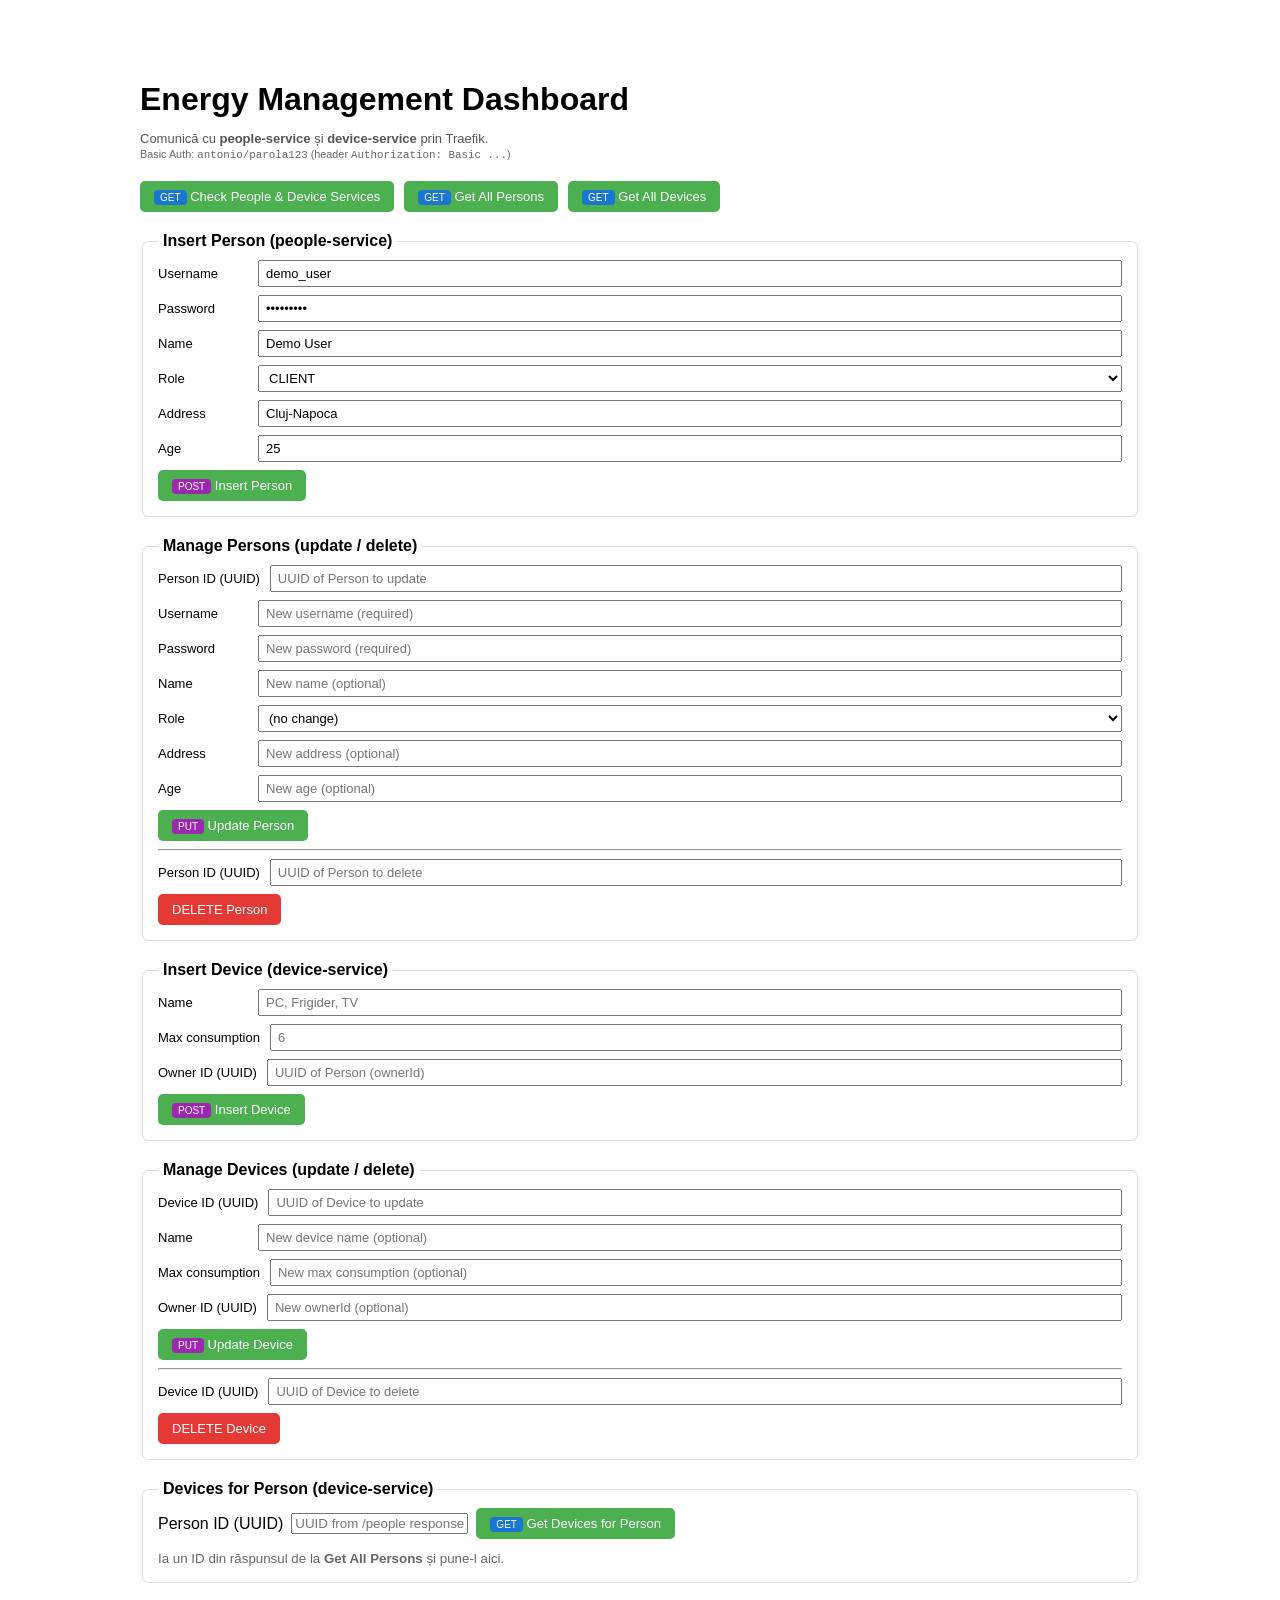
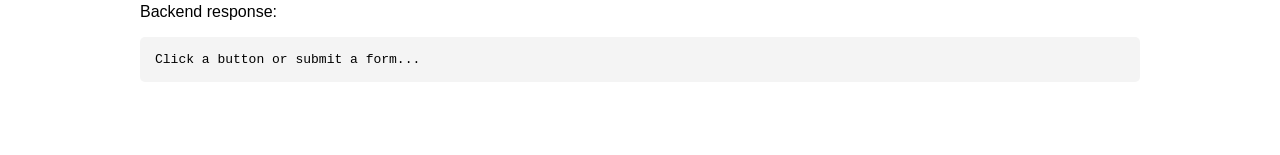
==== frontend/index.html @ 8f43a8ef "frontendul merge bine pana aici. mai trebuie auth service si login cu admin role si client role" ====
<!DOCTYPE html>
<html lang="en">
<head>
  <meta charset="UTF-8">
  <title>Energy Management Dashboard</title>
  <style>
    body {
      font-family: Arial, sans-serif;
      max-width: 1000px;
      margin: 40px auto;
      padding: 20px;
    }
    h1 {
      margin-bottom: 5px;
    }
    .subtitle {
      color: #555;
      font-size: 13px;
      margin-bottom: 20px;
    }
    .buttons {
      display: flex;
      flex-wrap: wrap;
      gap: 10px;
      margin-bottom: 20px;
    }
    button {
      background: #4CAF50;
      color: white;
      padding: 8px 14px;
      border: none;
      border-radius: 5px;
      cursor: pointer;
      font-size: 13px;
    }
    button:hover {
      background: #45a049;
    }
    fieldset {
      border: 1px solid #ddd;
      border-radius: 6px;
      padding: 10px 15px 15px;
      margin-bottom: 20px;
    }
    legend {
      font-weight: bold;
      padding: 0 5px;
    }
    .form-row {
      display: flex;
      flex-wrap: wrap;
      gap: 10px;
      margin-bottom: 8px;
      align-items: center;
    }
    .form-row label {
      min-width: 90px;
      font-size: 13px;
    }
    .form-row input,
    .form-row select {
      flex: 1;
      min-width: 120px;
      padding: 4px 6px;
      font-size: 13px;
    }
    .inline-group {
      display: flex;
      gap: 8px;
      align-items: center;
      margin-bottom: 10px;
    }
    pre {
      background: #f4f4f4;
      padding: 15px;
      border-radius: 5px;
      overflow-x: auto;
      white-space: pre-wrap;
      word-wrap: break-word;
      font-size: 13px;
    }
    small {
      color: #666;
    }
    .badge-get { background:#1976d2; color:#fff; padding:2px 6px; border-radius:4px; font-size:10px; }
    .badge-post { background:#9c27b0; color:#fff; padding:2px 6px; border-radius:4px; font-size:10px; }
  </style>
</head>
<body>
  <h1>Energy Management Dashboard</h1>
  <p class="subtitle">
    Comunică cu <strong>people-service</strong> și <strong>device-service</strong> prin Traefik.<br>
    <small>Basic Auth: <code>antonio/parola123</code> (header <code>Authorization: Basic ...</code>)</small>
  </p>

  <!-- Butoane overview -->
  <div class="buttons">
    <button onclick="checkBackend()">
      <span class="badge-get">GET</span> Check People & Device Services
    </button>
    <button onclick="getAllPersons()">
      <span class="badge-get">GET</span> Get All Persons
    </button>
    <button onclick="getAllDevices()">
      <span class="badge-get">GET</span> Get All Devices
    </button>
  </div>

  <!-- Formular pentru creare person -->
  <fieldset>
    <legend>Insert Person (people-service)</legend>

    <div class="form-row">
      <label for="username">Username</label>
      <input id="username" type="text" placeholder="jdoe" value="demo_user">
    </div>
    <div class="form-row">
      <label for="password">Password</label>
      <input id="password" type="password" placeholder="parola_userului" value="parola123">
    </div>
    <div class="form-row">
      <label for="name">Name</label>
      <input id="name" type="text" placeholder="John Doe" value="Demo User">
    </div>
    <div class="form-row">
      <label for="role">Role</label>
      <select id="role">
        <option value="ADMIN">ADMIN</option>
        <option value="CLIENT" selected>CLIENT</option>
      </select>
    </div>
    <div class="form-row">
      <label for="address">Address</label>
      <input id="address" type="text" placeholder="Cluj-Napoca" value="Cluj-Napoca">
    </div>
    <div class="form-row">
      <label for="age">Age</label>
      <input id="age" type="number" min="0" value="25">
    </div>

    <button onclick="insertPersonFromForm()">
      <span class="badge-post">POST</span> Insert Person
    </button>
  </fieldset>
  <fieldset>
  <legend>Manage Persons (update / delete)</legend>

  <!-- Update Person -->
  <div class="form-row">
    <label for="upd-person-id">Person ID (UUID)</label>
    <input id="upd-person-id" type="text" placeholder="UUID of Person to update">
  </div>
  <div class="form-row">
    <label for="upd-username">Username</label>
    <input id="upd-username" type="text" placeholder="New username (required)">
  </div>
  <div class="form-row">
    <label for="upd-password">Password</label>
    <input id="upd-password" type="password" placeholder="New password (required)">
  </div>

  <div class="form-row">
    <label for="upd-name">Name</label>
    <input id="upd-name" type="text" placeholder="New name (optional)">
  </div>
  <div class="form-row">
    <label for="upd-role">Role</label>
    <select id="upd-role">
      <option value="">(no change)</option>
      <option value="ADMIN">ADMIN</option>
      <option value="CLIENT">CLIENT</option>
    </select>
  </div>
  <div class="form-row">
    <label for="upd-address">Address</label>
    <input id="upd-address" type="text" placeholder="New address (optional)">
  </div>
  <div class="form-row">
    <label for="upd-age">Age</label>
    <input id="upd-age" type="number" min="0" placeholder="New age (optional)">
  </div>

  <button onclick="updatePerson()">
    <span class="badge-post">PUT</span> Update Person
  </button>

  <hr>

  <!-- Delete Person -->
  <div class="form-row">
    <label for="del-person-id">Person ID (UUID)</label>
    <input id="del-person-id" type="text" placeholder="UUID of Person to delete">
  </div>

  <button onclick="deletePerson()" style="background:#e53935;">
    DELETE Person
  </button>
</fieldset>


  <!-- Formular pentru creare device -->
  <fieldset>
  <legend>Insert Device (device-service)</legend>

  <div class="form-row">
    <label for="dev-name">Name</label>
    <input id="dev-name" type="text" placeholder="PC, Frigider, TV">
  </div>
  <div class="form-row">
    <label for="dev-max-consumption">Max consumption</label>
    <input id="dev-max-consumption" type="number" step="0.01" min="0" placeholder="6">
  </div>
  <div class="form-row">
    <label for="dev-owner-id">Owner ID (UUID)</label>
    <input id="dev-owner-id" type="text" placeholder="UUID of Person (ownerId)">
  </div>

  <button onclick="insertDeviceFromForm()">
    <span class="badge-post">POST</span> Insert Device
  </button>
</fieldset>

<fieldset>
  <legend>Manage Devices (update / delete)</legend>

  <!-- Update Device -->
  <div class="form-row">
    <label for="upd-device-id">Device ID (UUID)</label>
    <input id="upd-device-id" type="text" placeholder="UUID of Device to update">
  </div>
  <div class="form-row">
    <label for="upd-dev-name">Name</label>
    <input id="upd-dev-name" type="text" placeholder="New device name (optional)">
  </div>
  <div class="form-row">
    <label for="upd-dev-max-consumption">Max consumption</label>
    <input id="upd-dev-max-consumption" type="number" step="0.01" min="0" placeholder="New max consumption (optional)">
  </div>
  <div class="form-row">
    <label for="upd-dev-owner-id">Owner ID (UUID)</label>
    <input id="upd-dev-owner-id" type="text" placeholder="New ownerId (optional)">
  </div>

  <button onclick="updateDevice()">
    <span class="badge-post">PUT</span> Update Device
  </button>

  <hr>

  <!-- Delete Device -->
  <div class="form-row">
    <label for="del-device-id">Device ID (UUID)</label>
    <input id="del-device-id" type="text" placeholder="UUID of Device to delete">
  </div>

  <button onclick="deleteDevice()" style="background:#e53935;">
    DELETE Device
  </button>
</fieldset>



  <!-- Devices for person -->
  <fieldset>
    <legend>Devices for Person (device-service)</legend>
    <div class="inline-group">
      <label for="personId">Person ID (UUID)</label>
      <input id="personId" type="text" placeholder="UUID from /people response">
      <button onclick="getDevicesForPersonFromInput()">
        <span class="badge-get">GET</span> Get Devices for Person
      </button>
    </div>
    <small>Ia un ID din răspunsul de la <strong>Get All Persons</strong> și pune-l aici.</small>
  </fieldset>

  <p>Backend response:</p>
  <pre id="result">Click a button or submit a form...</pre>

  <script>
    // Same-origin: index.html este servit prin Traefik de pe http://localhost
    const BASE_URL = ''; // requests merg la /people, /devices pe același host

    // Basic Auth: antonio/parola123
    const AUTH_HEADER = 'Basic ' + btoa('antonio:parola123');

    function show(text) {
      document.getElementById('result').innerText = text;
    }

    async function callApi(path, options = {}) {
      try {
        const response = await fetch(BASE_URL + path, {
          method: options.method || 'GET',
          headers: {
            'Authorization': AUTH_HEADER,
            ...(options.headers || {})
          },
          body: options.body || null
        });

        const contentType = response.headers.get('Content-Type') || '';
        let bodyText;

        if (contentType.includes('application/json')) {
          const json = await response.json();
          bodyText = JSON.stringify(json, null, 2);
        } else {
          bodyText = await response.text();
        }

        show(
          'URL: ' + (BASE_URL + path) +
          '\nMethod: ' + (options.method || 'GET') +
          '\nStatus: ' + response.status +
          '\n\n' + bodyText
        );
      } catch (err) {
        show('Request failed:\n' + err);
      }
    }

    // ---- HEALTH / LISTĂRI ----

    async function checkBackend() {
      show('Checking people-service and device-service...');
      try {
        const [peopleRes, deviceRes] = await Promise.all([
          fetch(BASE_URL + '/people', { headers: { 'Authorization': AUTH_HEADER }}),
          fetch(BASE_URL + '/devices', { headers: { 'Authorization': AUTH_HEADER }})
        ]);

        const text =
          'Health check:\n' +
          'people-service: ' + peopleRes.status + '\n' +
          'device-service: ' + deviceRes.status + '\n';

        show(text);
      } catch (err) {
        show('Health check failed:\n' + err);
      }
    }

    function getAllPersons() {
      callApi('/people');
    }

    function getAllDevices() {
      callApi('/devices');
    }

    // ---- INSERT PERSON ----

    async function insertPersonFromForm() {
      const person = {
        username: document.getElementById('username').value || null,
        password: document.getElementById('password').value || null,
        role: document.getElementById('role').value || null,
        name: document.getElementById('name').value || null,
        address: document.getElementById('address').value || null,
        age: parseInt(document.getElementById('age').value, 10) || null
      };

      await callApi('/people', {
        method: 'POST',
        headers: {
          'Content-Type': 'application/json'
        },
        body: JSON.stringify(person)
      });
    }

    // ---- UPDATE / DELETE PERSON ----

    async function updatePerson() {
      const id = document.getElementById('upd-person-id').value.trim();
      if (!id) {
        alert('Te rog introdu Person ID (UUID) pentru update.');
        return;
      }

      const username = document.getElementById('upd-username').value.trim();
      const password = document.getElementById('upd-password').value.trim();

      if (!username || !password) {
        alert('Username și password sunt obligatorii la update (backend validation).');
        return;
      }

      const name = document.getElementById('upd-name').value.trim();
      const role = document.getElementById('upd-role').value;
      const address = document.getElementById('upd-address').value.trim();
      const ageStr = document.getElementById('upd-age').value;

      const body = {
        username: username,
        password: password,
        name: name || null,
        address: address || null,
        role: role || null,
        age: ageStr ? parseInt(ageStr, 10) : null
      };

      await callApi('/people/' + encodeURIComponent(id), {
        method: 'PUT',
        headers: {
          'Content-Type': 'application/json'
        },
        body: JSON.stringify(body)
      });
    }


    async function deletePerson() {
      const id = document.getElementById('del-person-id').value.trim();
      if (!id) {
        alert('Te rog introdu Person ID (UUID) pentru delete.');
        return;
      }

      await callApi('/people/' + encodeURIComponent(id), {
        method: 'DELETE'
      });
    }


    // ---- INSERT DEVICE ----

    async function insertDeviceFromForm() {
      const name = document.getElementById('dev-name').value || null;
      const maxConsStr = document.getElementById('dev-max-consumption').value;
      const ownerId = document.getElementById('dev-owner-id').value.trim();

      const device = {
        name: name,
        consumMaxim: maxConsStr ? parseFloat(maxConsStr) : null,
        ownerId: ownerId || null
      };

      await callApi('/devices', {
        method: 'POST',
        headers: {
          'Content-Type': 'application/json'
        },
        body: JSON.stringify(device)
      });
    }


    // ---- DEVICES BY PERSON ----

    async function getDevicesForPersonFromInput() {
      const personId = document.getElementById('personId').value.trim();
      if (!personId) {
        alert('Te rog introdu un UUID pentru persoană.');
        return;
      }
      await callApi('/devices/owner/' + encodeURIComponent(personId));
    }

    // ---- UPDATE / DELETE DEVICE ----

    async function updateDevice() {
      const id = document.getElementById('upd-device-id').value.trim();
      if (!id) {
        alert('Te rog introdu Device ID (UUID) pentru update.');
        return;
      }

      const name = document.getElementById('upd-dev-name').value.trim();
      const maxStr = document.getElementById('upd-dev-max-consumption').value;
      const ownerId = document.getElementById('upd-dev-owner-id').value.trim();

      const body = {};

      if (name) body.name = name;
      if (maxStr) body.consumMaxim = parseFloat(maxStr);
      if (ownerId) body.ownerId = ownerId;

      if (Object.keys(body).length === 0) {
        alert('Completează măcar un câmp de actualizat.');
        return;
      }

      await callApi('/devices/' + encodeURIComponent(id), {
        method: 'PUT',
        headers: {
          'Content-Type': 'application/json'
        },
        body: JSON.stringify(body)
      });
    }

    async function deleteDevice() {
      const id = document.getElementById('del-device-id').value.trim();
      if (!id) {
        alert('Te rog introdu Device ID (UUID) pentru delete.');
        return;
      }

      await callApi('/devices/' + encodeURIComponent(id), {
        method: 'DELETE'
      });
    }

  </script>
</body>
</html>
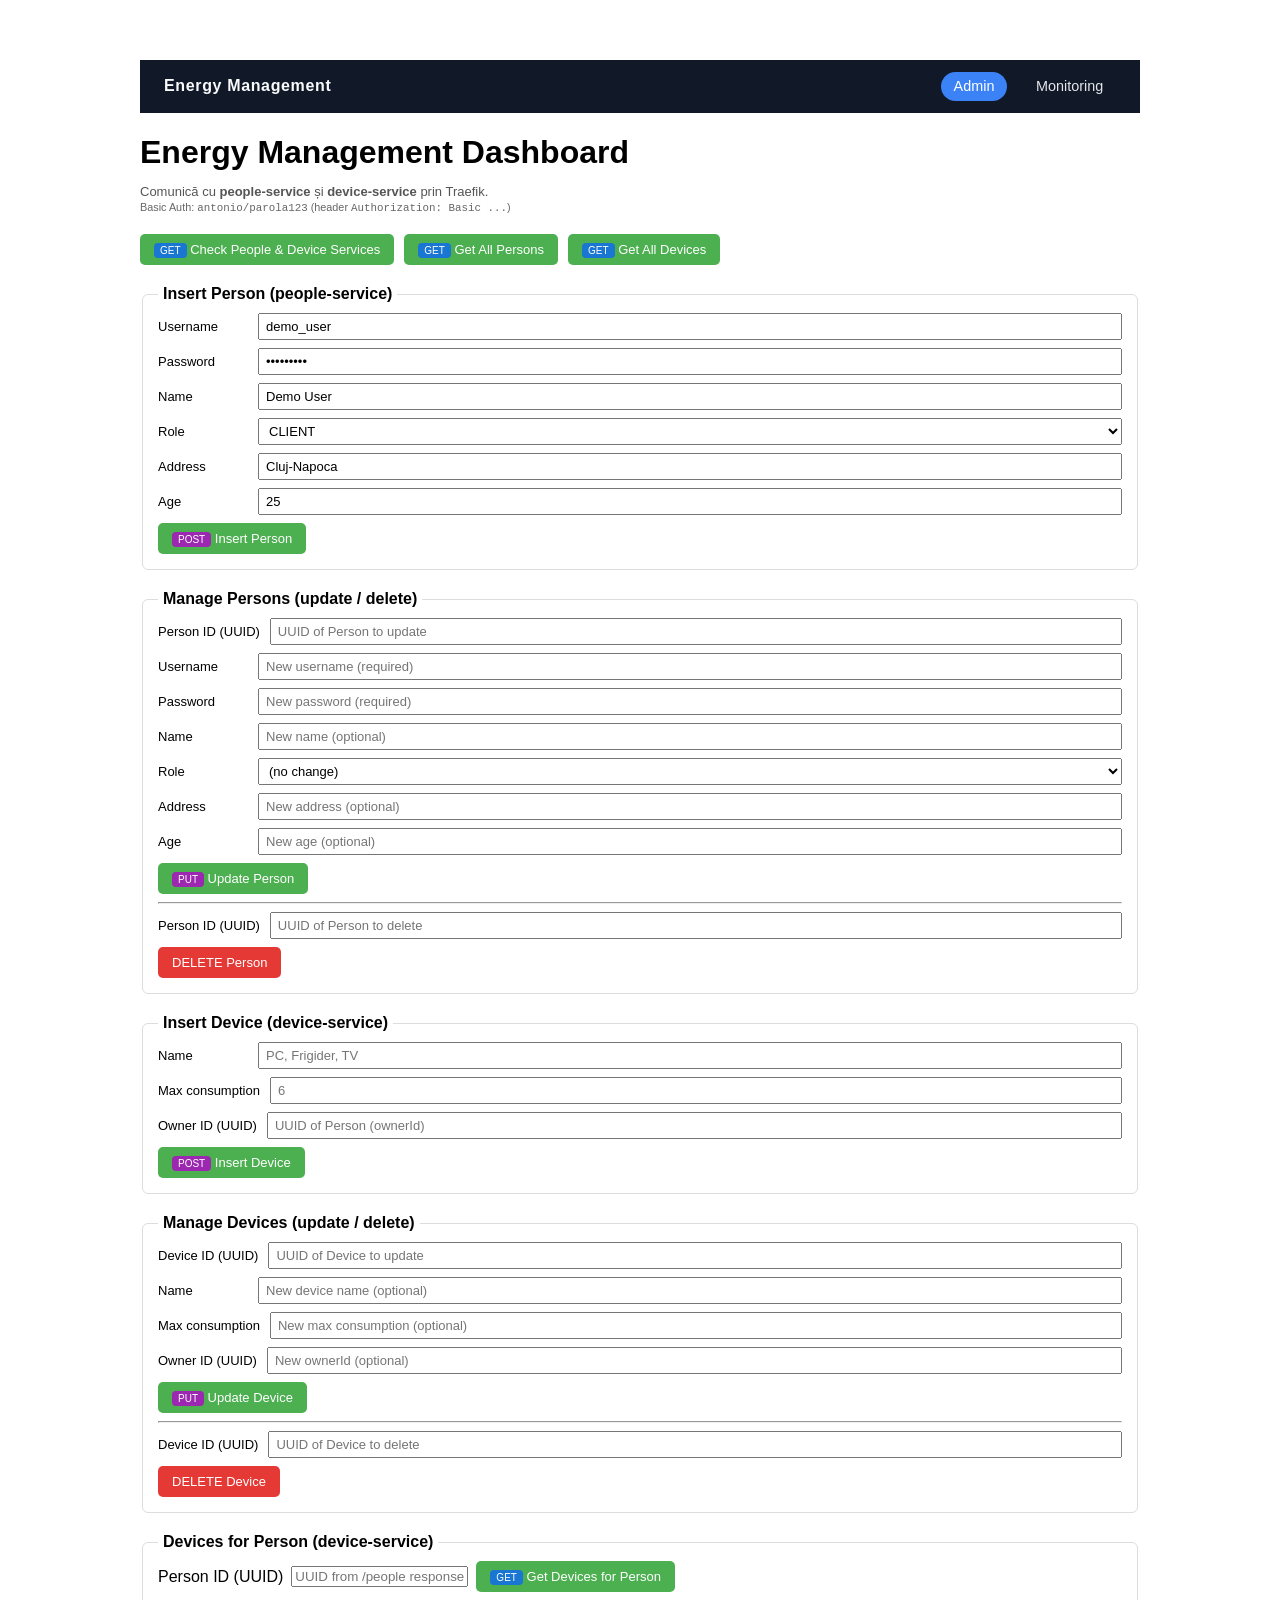
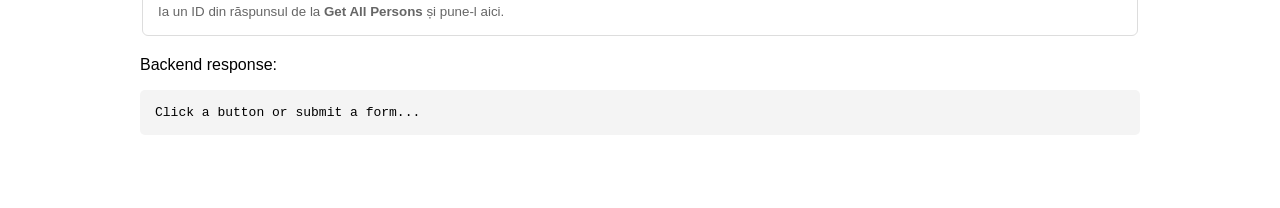
==== commit 63466afb: "frontend almost done" ====
--- a/frontend/index.html
+++ b/frontend/index.html
@@ -3,90 +3,20 @@
 <head>
   <meta charset="UTF-8">
   <title>Energy Management Dashboard</title>
-  <style>
-    body {
-      font-family: Arial, sans-serif;
-      max-width: 1000px;
-      margin: 40px auto;
-      padding: 20px;
-    }
-    h1 {
-      margin-bottom: 5px;
-    }
-    .subtitle {
-      color: #555;
-      font-size: 13px;
-      margin-bottom: 20px;
-    }
-    .buttons {
-      display: flex;
-      flex-wrap: wrap;
-      gap: 10px;
-      margin-bottom: 20px;
-    }
-    button {
-      background: #4CAF50;
-      color: white;
-      padding: 8px 14px;
-      border: none;
-      border-radius: 5px;
-      cursor: pointer;
-      font-size: 13px;
-    }
-    button:hover {
-      background: #45a049;
-    }
-    fieldset {
-      border: 1px solid #ddd;
-      border-radius: 6px;
-      padding: 10px 15px 15px;
-      margin-bottom: 20px;
-    }
-    legend {
-      font-weight: bold;
-      padding: 0 5px;
-    }
-    .form-row {
-      display: flex;
-      flex-wrap: wrap;
-      gap: 10px;
-      margin-bottom: 8px;
-      align-items: center;
-    }
-    .form-row label {
-      min-width: 90px;
-      font-size: 13px;
-    }
-    .form-row input,
-    .form-row select {
-      flex: 1;
-      min-width: 120px;
-      padding: 4px 6px;
-      font-size: 13px;
-    }
-    .inline-group {
-      display: flex;
-      gap: 8px;
-      align-items: center;
-      margin-bottom: 10px;
-    }
-    pre {
-      background: #f4f4f4;
-      padding: 15px;
-      border-radius: 5px;
-      overflow-x: auto;
-      white-space: pre-wrap;
-      word-wrap: break-word;
-      font-size: 13px;
-    }
-    small {
-      color: #666;
-    }
-    .badge-get { background:#1976d2; color:#fff; padding:2px 6px; border-radius:4px; font-size:10px; }
-    .badge-post { background:#9c27b0; color:#fff; padding:2px 6px; border-radius:4px; font-size:10px; }
-  </style>
+  <link rel="stylesheet" href="styles.css">
+  
 </head>
 <body>
+
+  <!-- NAVBAR COMUN -->
+  <nav class="navbar">
+    <div class="navbar-brand">Energy Management</div>
+    <div class="navbar-links">
+      <a href="index.html" class="nav-link active">Admin</a>
+      <a href="charts.html" class="nav-link">Monitoring</a>
+    </div>
+  </nav>
+
   <h1>Energy Management Dashboard</h1>
   <p class="subtitle">
     Comunică cu <strong>people-service</strong> și <strong>device-service</strong> prin Traefik.<br>
@@ -276,232 +206,6 @@
   <p>Backend response:</p>
   <pre id="result">Click a button or submit a form...</pre>
 
-  <script>
-    // Same-origin: index.html este servit prin Traefik de pe http://localhost
-    const BASE_URL = ''; // requests merg la /people, /devices pe același host
-
-    // Basic Auth: antonio/parola123
-    const AUTH_HEADER = 'Basic ' + btoa('antonio:parola123');
-
-    function show(text) {
-      document.getElementById('result').innerText = text;
-    }
-
-    async function callApi(path, options = {}) {
-      try {
-        const response = await fetch(BASE_URL + path, {
-          method: options.method || 'GET',
-          headers: {
-            'Authorization': AUTH_HEADER,
-            ...(options.headers || {})
-          },
-          body: options.body || null
-        });
-
-        const contentType = response.headers.get('Content-Type') || '';
-        let bodyText;
-
-        if (contentType.includes('application/json')) {
-          const json = await response.json();
-          bodyText = JSON.stringify(json, null, 2);
-        } else {
-          bodyText = await response.text();
-        }
-
-        show(
-          'URL: ' + (BASE_URL + path) +
-          '\nMethod: ' + (options.method || 'GET') +
-          '\nStatus: ' + response.status +
-          '\n\n' + bodyText
-        );
-      } catch (err) {
-        show('Request failed:\n' + err);
-      }
-    }
-
-    // ---- HEALTH / LISTĂRI ----
-
-    async function checkBackend() {
-      show('Checking people-service and device-service...');
-      try {
-        const [peopleRes, deviceRes] = await Promise.all([
-          fetch(BASE_URL + '/people', { headers: { 'Authorization': AUTH_HEADER }}),
-          fetch(BASE_URL + '/devices', { headers: { 'Authorization': AUTH_HEADER }})
-        ]);
-
-        const text =
-          'Health check:\n' +
-          'people-service: ' + peopleRes.status + '\n' +
-          'device-service: ' + deviceRes.status + '\n';
-
-        show(text);
-      } catch (err) {
-        show('Health check failed:\n' + err);
-      }
-    }
-
-    function getAllPersons() {
-      callApi('/people');
-    }
-
-    function getAllDevices() {
-      callApi('/devices');
-    }
-
-    // ---- INSERT PERSON ----
-
-    async function insertPersonFromForm() {
-      const person = {
-        username: document.getElementById('username').value || null,
-        password: document.getElementById('password').value || null,
-        role: document.getElementById('role').value || null,
-        name: document.getElementById('name').value || null,
-        address: document.getElementById('address').value || null,
-        age: parseInt(document.getElementById('age').value, 10) || null
-      };
-
-      await callApi('/people', {
-        method: 'POST',
-        headers: {
-          'Content-Type': 'application/json'
-        },
-        body: JSON.stringify(person)
-      });
-    }
-
-    // ---- UPDATE / DELETE PERSON ----
-
-    async function updatePerson() {
-      const id = document.getElementById('upd-person-id').value.trim();
-      if (!id) {
-        alert('Te rog introdu Person ID (UUID) pentru update.');
-        return;
-      }
-
-      const username = document.getElementById('upd-username').value.trim();
-      const password = document.getElementById('upd-password').value.trim();
-
-      if (!username || !password) {
-        alert('Username și password sunt obligatorii la update (backend validation).');
-        return;
-      }
-
-      const name = document.getElementById('upd-name').value.trim();
-      const role = document.getElementById('upd-role').value;
-      const address = document.getElementById('upd-address').value.trim();
-      const ageStr = document.getElementById('upd-age').value;
-
-      const body = {
-        username: username,
-        password: password,
-        name: name || null,
-        address: address || null,
-        role: role || null,
-        age: ageStr ? parseInt(ageStr, 10) : null
-      };
-
-      await callApi('/people/' + encodeURIComponent(id), {
-        method: 'PUT',
-        headers: {
-          'Content-Type': 'application/json'
-        },
-        body: JSON.stringify(body)
-      });
-    }
-
-
-    async function deletePerson() {
-      const id = document.getElementById('del-person-id').value.trim();
-      if (!id) {
-        alert('Te rog introdu Person ID (UUID) pentru delete.');
-        return;
-      }
-
-      await callApi('/people/' + encodeURIComponent(id), {
-        method: 'DELETE'
-      });
-    }
-
-
-    // ---- INSERT DEVICE ----
-
-    async function insertDeviceFromForm() {
-      const name = document.getElementById('dev-name').value || null;
-      const maxConsStr = document.getElementById('dev-max-consumption').value;
-      const ownerId = document.getElementById('dev-owner-id').value.trim();
-
-      const device = {
-        name: name,
-        consumMaxim: maxConsStr ? parseFloat(maxConsStr) : null,
-        ownerId: ownerId || null
-      };
-
-      await callApi('/devices', {
-        method: 'POST',
-        headers: {
-          'Content-Type': 'application/json'
-        },
-        body: JSON.stringify(device)
-      });
-    }
-
-
-    // ---- DEVICES BY PERSON ----
-
-    async function getDevicesForPersonFromInput() {
-      const personId = document.getElementById('personId').value.trim();
-      if (!personId) {
-        alert('Te rog introdu un UUID pentru persoană.');
-        return;
-      }
-      await callApi('/devices/owner/' + encodeURIComponent(personId));
-    }
-
-    // ---- UPDATE / DELETE DEVICE ----
-
-    async function updateDevice() {
-      const id = document.getElementById('upd-device-id').value.trim();
-      if (!id) {
-        alert('Te rog introdu Device ID (UUID) pentru update.');
-        return;
-      }
-
-      const name = document.getElementById('upd-dev-name').value.trim();
-      const maxStr = document.getElementById('upd-dev-max-consumption').value;
-      const ownerId = document.getElementById('upd-dev-owner-id').value.trim();
-
-      const body = {};
-
-      if (name) body.name = name;
-      if (maxStr) body.consumMaxim = parseFloat(maxStr);
-      if (ownerId) body.ownerId = ownerId;
-
-      if (Object.keys(body).length === 0) {
-        alert('Completează măcar un câmp de actualizat.');
-        return;
-      }
-
-      await callApi('/devices/' + encodeURIComponent(id), {
-        method: 'PUT',
-        headers: {
-          'Content-Type': 'application/json'
-        },
-        body: JSON.stringify(body)
-      });
-    }
-
-    async function deleteDevice() {
-      const id = document.getElementById('del-device-id').value.trim();
-      if (!id) {
-        alert('Te rog introdu Device ID (UUID) pentru delete.');
-        return;
-      }
-
-      await callApi('/devices/' + encodeURIComponent(id), {
-        method: 'DELETE'
-      });
-    }
-
-  </script>
+  <script src="script.js"></script>
 </body>
 </html>
--- a/frontend/styles.css
+++ b/frontend/styles.css
@@ -0,0 +1,126 @@
+body {
+    font-family: Arial, sans-serif;
+    max-width: 1000px;
+    margin: 40px auto;
+    padding: 20px;
+}
+h1 {
+    margin-bottom: 5px;
+}
+.subtitle {
+    color: #555;
+    font-size: 13px;
+    margin-bottom: 20px;
+}
+.buttons {
+    display: flex;
+    flex-wrap: wrap;
+    gap: 10px;
+    margin-bottom: 20px;
+}
+button {
+    background: #4CAF50;
+    color: white;
+    padding: 8px 14px;
+    border: none;
+    border-radius: 5px;
+    cursor: pointer;
+    font-size: 13px;
+}
+button:hover {
+    background: #45a049;
+}
+fieldset {
+    border: 1px solid #ddd;
+    border-radius: 6px;
+    padding: 10px 15px 15px;
+    margin-bottom: 20px;
+}
+legend {
+    font-weight: bold;
+    padding: 0 5px;
+}
+.form-row {
+    display: flex;
+    flex-wrap: wrap;
+    gap: 10px;
+    margin-bottom: 8px;
+    align-items: center;
+}
+.form-row label {
+    min-width: 90px;
+    font-size: 13px;
+}
+.form-row input,
+.form-row select {
+    flex: 1;
+    min-width: 120px;
+    padding: 4px 6px;
+    font-size: 13px;
+}
+.inline-group {
+    display: flex;
+    gap: 8px;
+    align-items: center;
+    margin-bottom: 10px;
+}
+pre {
+    background: #f4f4f4;
+    padding: 15px;
+    border-radius: 5px;
+    overflow-x: auto;
+    white-space: pre-wrap;
+    word-wrap: break-word;
+    font-size: 13px;
+}
+small {
+    color: #666;
+}
+.badge-get { background:#1976d2; color:#fff; padding:2px 6px; border-radius:4px; font-size:10px; }
+.badge-post { background:#9c27b0; color:#fff; padding:2px 6px; border-radius:4px; font-size:10px; }
+
+
+/* NAVBAR COMUN */
+
+.navbar {
+  display: flex;
+  align-items: center;
+  justify-content: space-between;
+  padding: 0.75rem 1.5rem;
+  background: #111827;
+  color: #f9fafb;
+  margin-bottom: 1rem;
+}
+
+.navbar-brand {
+  font-weight: 700;
+  letter-spacing: 0.04em;
+}
+
+.navbar-links {
+  display: flex;
+  gap: 1rem;
+}
+
+.nav-link {
+  color: #e5e7eb;
+  text-decoration: none;
+  padding: 0.4rem 0.8rem;
+  border-radius: 999px;
+  font-size: 0.9rem;
+}
+
+.nav-link:hover {
+  background: #374151;
+  color: #fff;
+}
+
+.nav-link.active {
+  background: #3b82f6;
+  color: #fff;
+}
+
+/* Ca să nu stea textul lipit de navbar */
+.page-content {
+  padding: 0 1.5rem 2rem;
+}
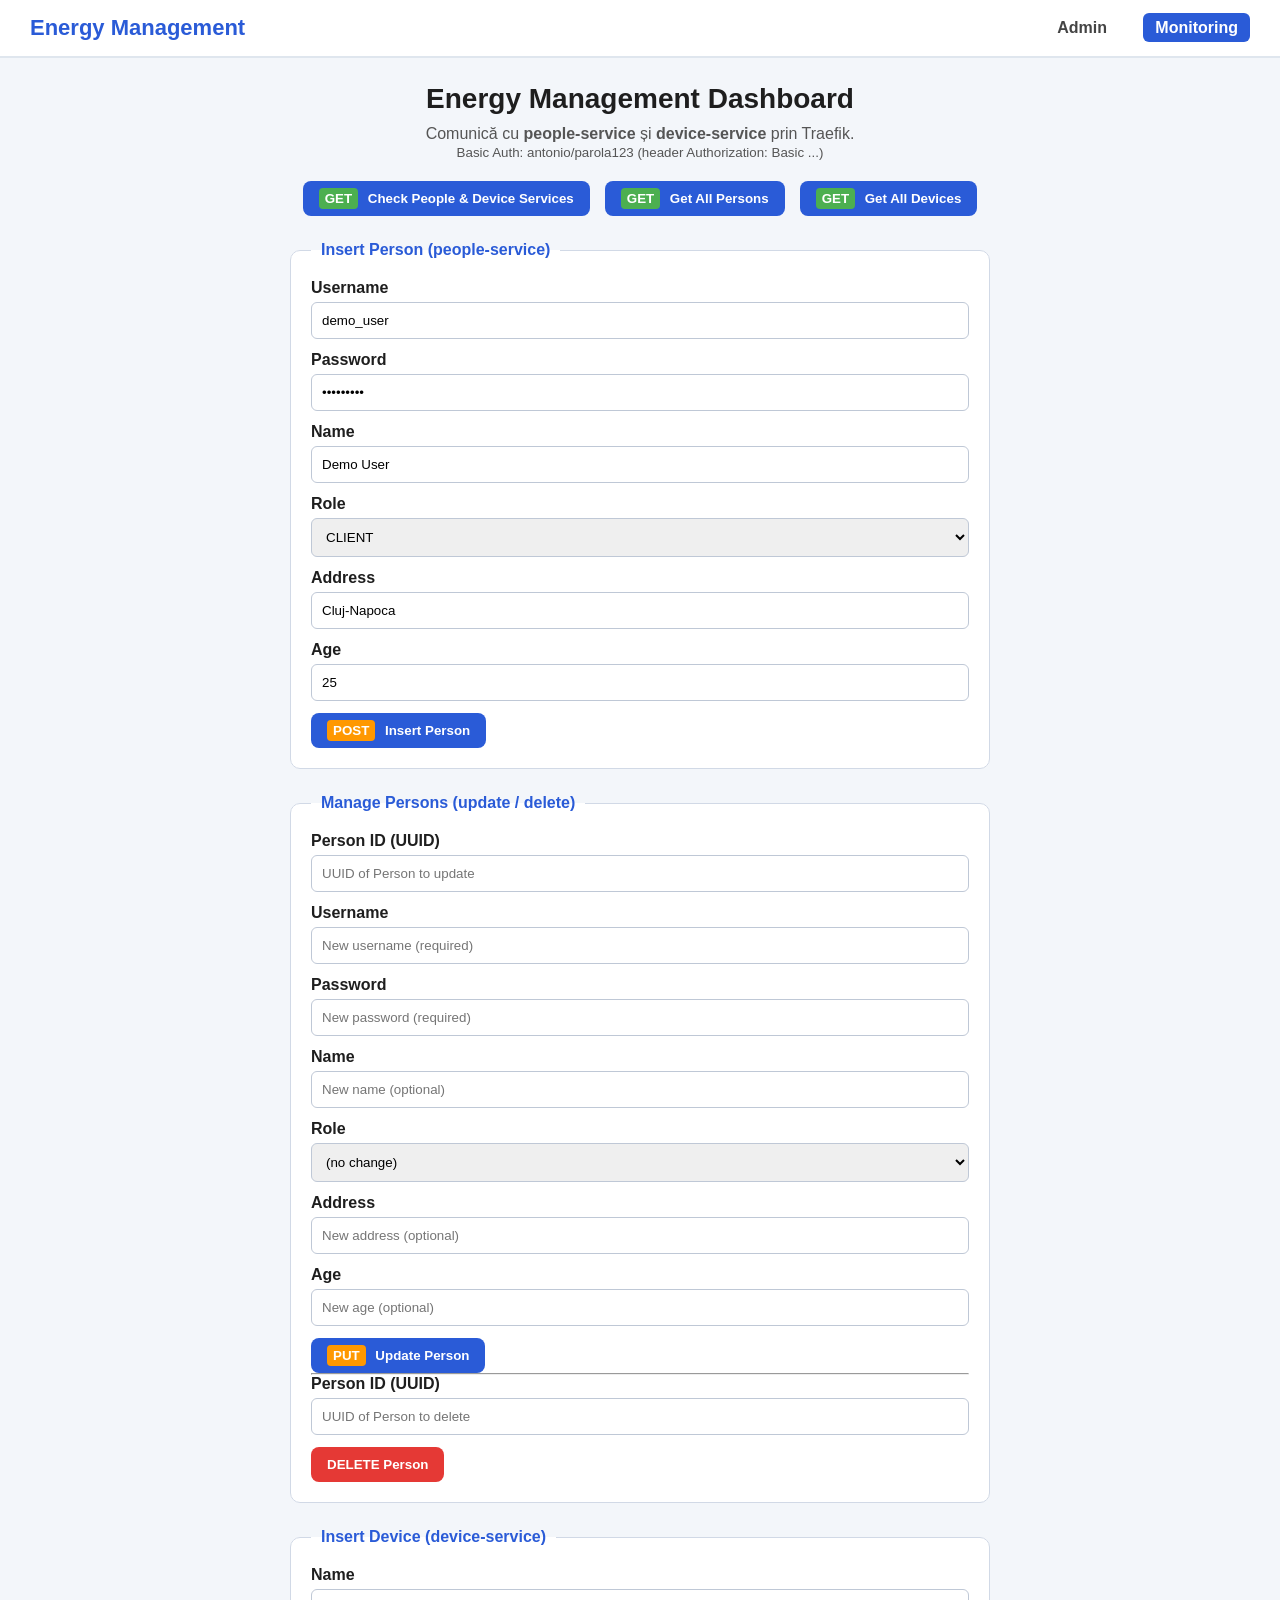
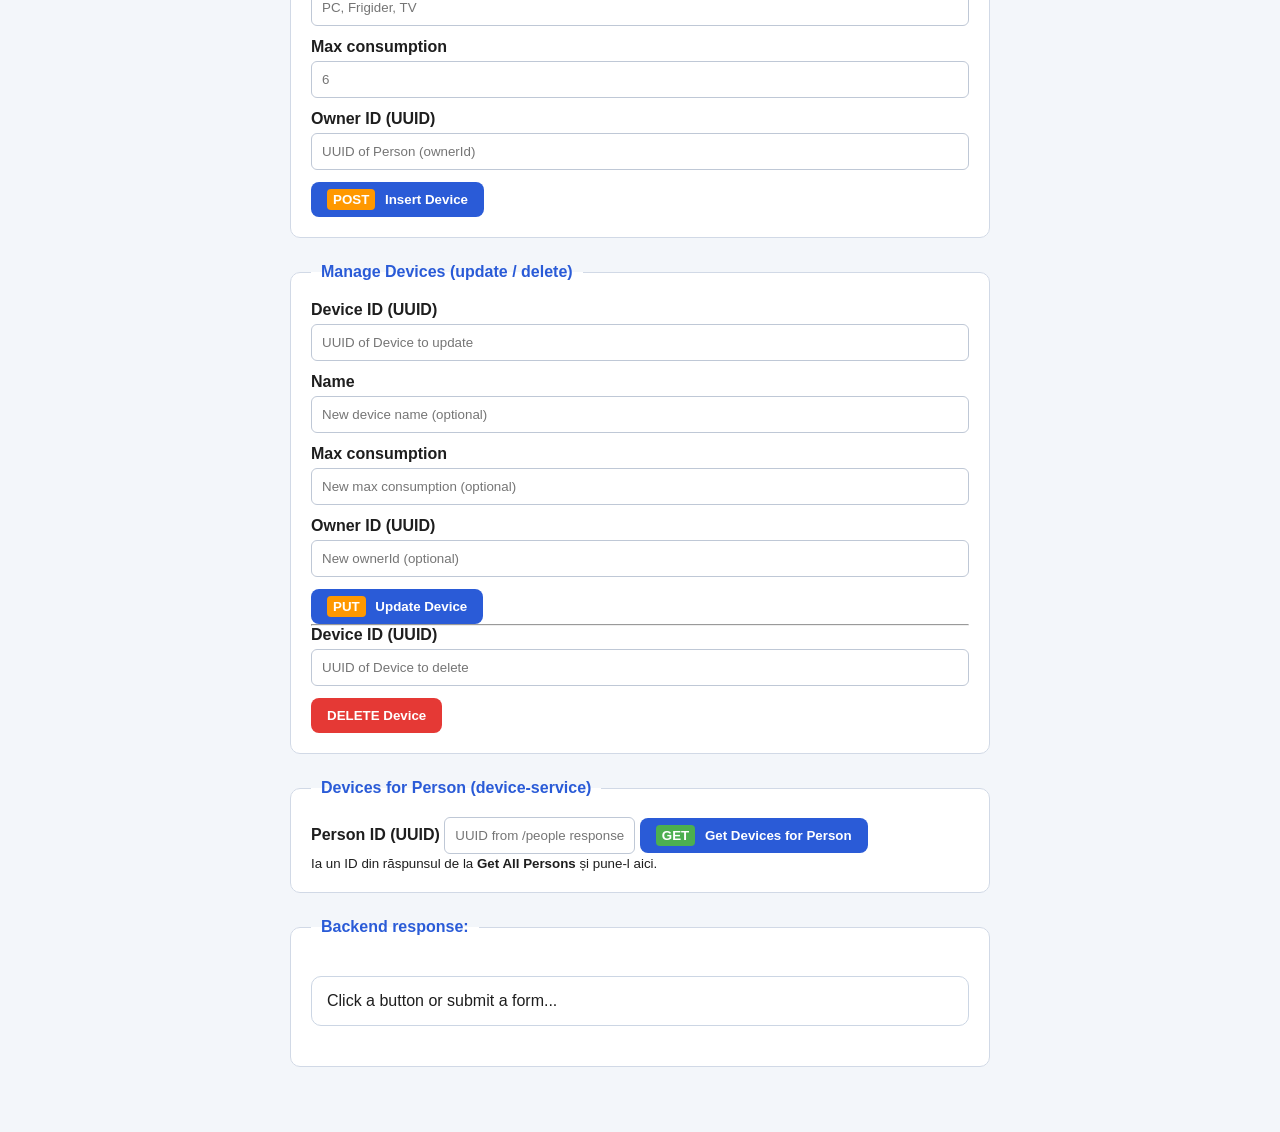
==== commit 4411e3a9: "frontend functional. urmeaza inca niste modificari in monitoring page, dare  almost done" ====
--- a/frontend/index.html
+++ b/frontend/index.html
@@ -4,18 +4,19 @@
   <meta charset="UTF-8">
   <title>Energy Management Dashboard</title>
   <link rel="stylesheet" href="styles.css">
+  <!-- <link rel="stylesheet" href="charts.css"> -->
   
 </head>
 <body>
 
   <!-- NAVBAR COMUN -->
-  <nav class="navbar">
-    <div class="navbar-brand">Energy Management</div>
-    <div class="navbar-links">
-      <a href="index.html" class="nav-link active">Admin</a>
-      <a href="charts.html" class="nav-link">Monitoring</a>
-    </div>
-  </nav>
+  <header class="top-bar">
+    <div class="brand">Energy Management</div>
+    <nav class="top-nav">
+        <a href="/index.html">Admin</a>
+        <a href="/charts.html" class="active">Monitoring</a>
+    </nav>
+  </header>
 
   <h1>Energy Management Dashboard</h1>
   <p class="subtitle">
@@ -203,8 +204,10 @@
     <small>Ia un ID din răspunsul de la <strong>Get All Persons</strong> și pune-l aici.</small>
   </fieldset>
 
-  <p>Backend response:</p>
-  <pre id="result">Click a button or submit a form...</pre>
+  <fieldset>
+    <legend>Backend response:</legend>
+    <pre id="result">Click a button or submit a form...</pre>
+  </fieldset>
 
   <script src="script.js"></script>
 </body>
--- a/frontend/styles.css
+++ b/frontend/styles.css
@@ -1,126 +1,213 @@
+/* ======================= */
+/*        BASE STYLE       */
+/* ======================= */
+
+* {
+    margin: 0;
+    padding: 0;
+    box-sizing: border-box;
+    font-family: "Segoe UI", sans-serif;
+}
+
 body {
-    font-family: Arial, sans-serif;
-    max-width: 1000px;
-    margin: 40px auto;
+    background: #f3f6fa;
+    color: #1e1e1e;
+    padding-bottom: 40px;
+}
+
+/* ======================= */
+/*        NAVBAR           */
+/* ======================= */
+
+.top-bar {
+    background: #ffffff;
+    border-bottom: 2px solid #dfe6ee;
+    padding: 15px 30px;
+    display: flex;
+    justify-content: space-between;
+    align-items: center;
+    position: sticky;
+    top: 0;
+    z-index: 10;
+}
+
+.brand {
+    font-size: 22px;
+    font-weight: 700;
+    color: #2a5bd7;
+}
+
+.top-nav a {
+    margin-left: 20px;
+    text-decoration: none;
+    font-weight: 600;
+    color: #444;
+    padding: 6px 12px;
+    border-radius: 6px;
+    transition: 0.2s ease;
+}
+
+.top-nav a:hover {
+    background: #e6eefc;
+}
+
+.top-nav a.active {
+    background: #2a5bd7;
+    color: white;
+}
+
+/* ======================= */
+/*        PAGE LAYOUT      */
+/* ======================= */
+
+h1 {
+    margin: 25px auto 10px auto;
+    text-align: center;
+    font-size: 28px;
+}
+
+.subtitle {
+    text-align: center;
+    margin-bottom: 20px;
+    color: #555;
+}
+
+/* ======================= */
+/*        BUTTONS          */
+/* ======================= */
+
+.buttons {
+    display: flex;
+    justify-content: center;
+    gap: 15px;
+    margin-bottom: 25px;
+}
+
+button {
+    background: #2a5bd7;
+    color: white;
+    padding: 10px 16px;
+    border: none;
+    border-radius: 8px;
+    cursor: pointer;
+    font-weight: 600;
+    transition: 0.2s ease;
+}
+
+button:hover {
+    background: #1e49ad;
+}
+
+.badge-get {
+    background: #4caf50;
+    padding: 3px 6px;
+    border-radius: 4px;
+    color: white;
+    margin-right: 6px;
+}
+
+.badge-post {
+    background: #ff9800;
+    padding: 3px 6px;
+    border-radius: 4px;
+    color: white;
+    margin-right: 6px;
+}
+
+/* ======================= */
+/*         FORMS           */
+/* ======================= */
+
+fieldset {
+    background: white;
+    max-width: 700px;
+    margin: 25px auto;
     padding: 20px;
-}
-h1 {
+    border-radius: 10px;
+    border: 1px solid #d1d9e6;
+}
+
+legend {
+    padding: 0 10px;
+    font-weight: bold;
+    color: #2a5bd7;
+}
+
+.form-row {
+    display: flex;
+    flex-direction: column;
+    margin-bottom: 12px;
+}
+
+label {
+    font-weight: 600;
     margin-bottom: 5px;
 }
-.subtitle {
-    color: #555;
-    font-size: 13px;
+
+input, select {
+    padding: 10px;
+    border: 1px solid #bfc8d6;
+    border-radius: 6px;
+}
+
+input:focus, select:focus {
+    border-color: #2a5bd7;
+    outline: none;
+}
+
+/* ======================= */
+/*       CHART PAGE        */
+/* ======================= */
+
+.page {
+    max-width: 950px;
+    margin: auto;
+}
+
+.panel {
+    background: white;
+    border-radius: 12px;
+    padding: 25px;
+    margin-top: 30px;
+    border: 1px solid #d9e2ef;
+}
+
+.controls {
+    display: flex;
+    gap: 25px;
     margin-bottom: 20px;
 }
-.buttons {
-    display: flex;
-    flex-wrap: wrap;
-    gap: 10px;
-    margin-bottom: 20px;
-}
-button {
-    background: #4CAF50;
-    color: white;
-    padding: 8px 14px;
-    border: none;
-    border-radius: 5px;
-    cursor: pointer;
-    font-size: 13px;
-}
-button:hover {
-    background: #45a049;
-}
-fieldset {
-    border: 1px solid #ddd;
-    border-radius: 6px;
-    padding: 10px 15px 15px;
-    margin-bottom: 20px;
-}
-legend {
-    font-weight: bold;
-    padding: 0 5px;
-}
-.form-row {
-    display: flex;
-    flex-wrap: wrap;
-    gap: 10px;
-    margin-bottom: 8px;
-    align-items: center;
-}
-.form-row label {
-    min-width: 90px;
-    font-size: 13px;
-}
-.form-row input,
-.form-row select {
+
+.control-group {
     flex: 1;
-    min-width: 120px;
-    padding: 4px 6px;
-    font-size: 13px;
-}
-.inline-group {
-    display: flex;
-    gap: 8px;
-    align-items: center;
-    margin-bottom: 10px;
-}
-pre {
-    background: #f4f4f4;
+    display: flex;
+    flex-direction: column;
+}
+
+.button-group {
+    display: flex;
+    align-items: end;
+}
+
+.status {
+    margin-top: 10px;
+    font-weight: 600;
+}
+
+.chart-container {
+    margin-top: 25px;
+}
+
+/* ======================= */
+/*      RESULT BOX         */
+/* ======================= */
+
+pre#result {
+    max-width: 700px;
+    margin: 20px auto;
+    background: #ffffff;
+    border: 1px solid #ccd6e4;
     padding: 15px;
-    border-radius: 5px;
-    overflow-x: auto;
+    border-radius: 10px;
     white-space: pre-wrap;
-    word-wrap: break-word;
-    font-size: 13px;
-}
-small {
-    color: #666;
-}
-.badge-get { background:#1976d2; color:#fff; padding:2px 6px; border-radius:4px; font-size:10px; }
-.badge-post { background:#9c27b0; color:#fff; padding:2px 6px; border-radius:4px; font-size:10px; }
-
-
-/* NAVBAR COMUN */
-
-.navbar {
-  display: flex;
-  align-items: center;
-  justify-content: space-between;
-  padding: 0.75rem 1.5rem;
-  background: #111827;
-  color: #f9fafb;
-  margin-bottom: 1rem;
-}
-
-.navbar-brand {
-  font-weight: 700;
-  letter-spacing: 0.04em;
-}
-
-.navbar-links {
-  display: flex;
-  gap: 1rem;
-}
-
-.nav-link {
-  color: #e5e7eb;
-  text-decoration: none;
-  padding: 0.4rem 0.8rem;
-  border-radius: 999px;
-  font-size: 0.9rem;
-}
-
-.nav-link:hover {
-  background: #374151;
-  color: #fff;
-}
-
-.nav-link.active {
-  background: #3b82f6;
-  color: #fff;
-}
-
-/* Ca să nu stea textul lipit de navbar */
-.page-content {
-  padding: 0 1.5rem 2rem;
-}+}
--- a/frontend/charts.css
+++ b/frontend/charts.css
@@ -0,0 +1,125 @@
+* {
+    box-sizing: border-box;
+    margin: 0;
+    padding: 0;
+    font-family: system-ui, -apple-system, BlinkMacSystemFont, "Segoe UI", sans-serif;
+}
+
+body {
+    background: #f5f5f5;
+    color: #222;
+}
+
+.top-bar {
+    display: flex;
+    justify-content: space-between;
+    align-items: center;
+    padding: 12px 24px;
+    background: #ffffff;
+    border-bottom: 1px solid #ddd;
+}
+
+.brand {
+    font-weight: 600;
+    font-size: 1.1rem;
+}
+
+.top-nav a {
+    margin-left: 12px;
+    text-decoration: none;
+    color: #444;
+    font-weight: 500;
+}
+
+.top-nav a.active {
+    color: #1976d2;
+}
+
+.page {
+    max-width: 900px;
+    margin: 24px auto;
+    padding: 0 16px;
+}
+
+.panel {
+    background: #ffffff;
+    border-radius: 8px;
+    padding: 16px 20px 24px;
+    box-shadow: 0 2px 6px rgba(0,0,0,0.05);
+}
+
+.panel h1 {
+    font-size: 1.4rem;
+    margin-bottom: 16px;
+}
+
+.controls {
+    display: flex;
+    flex-wrap: wrap;
+    gap: 12px 16px;
+    margin-bottom: 12px;
+}
+
+.control-group {
+    display: flex;
+    flex-direction: column;
+    min-width: 180px;
+}
+
+.control-group label {
+    font-size: 0.85rem;
+    margin-bottom: 4px;
+    color: #555;
+}
+
+.control-group select,
+.control-group input[type="date"] {
+    padding: 6px 8px;
+    border-radius: 4px;
+    border: 1px solid #ccc;
+}
+
+.button-group {
+    justify-content: flex-end;
+}
+
+.button-group button {
+    margin-top: 20px;
+    padding: 8px 14px;
+    border-radius: 4px;
+    border: none;
+    background: #1976d2;
+    color: white;
+    font-weight: 500;
+    cursor: pointer;
+}
+
+.button-group button:hover {
+    background: #145ca4;
+}
+
+.status {
+    font-size: 0.9rem;
+    margin-top: 4px;
+    min-height: 1.2em;
+    color: #555;
+}
+
+.status.error {
+    color: #b00020;
+}
+
+.status.ok {
+    color: #2e7d32;
+}
+
+.chart-container {
+    margin-top: 18px;
+    width: 100%;
+    max-width: 850px;
+}
+
+.chart-container canvas {
+    width: 100% !important;
+    height: 380px !important;
+}
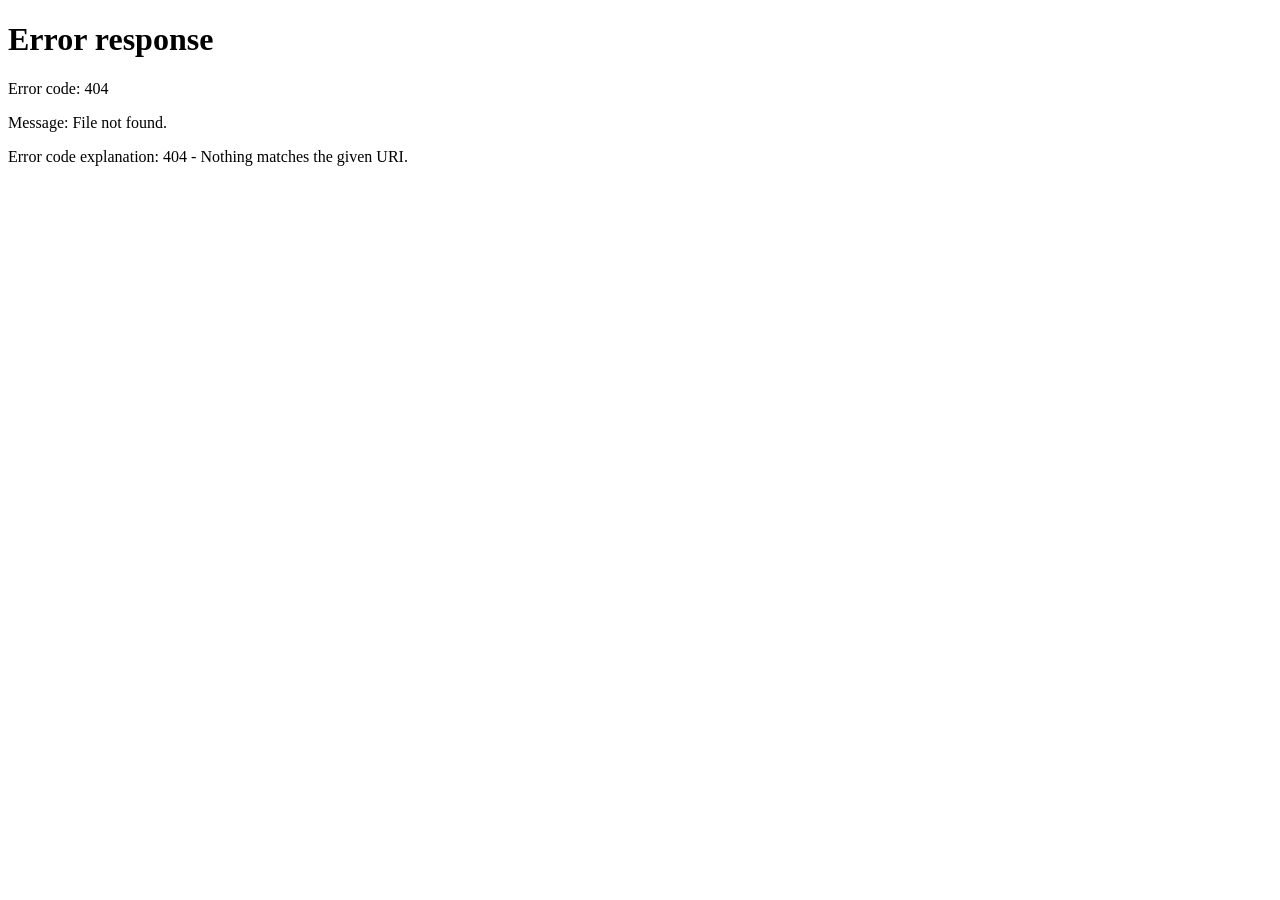
==== commit 2eba05b3: "varianta actuala. backend ok, dar frontent dezastru" ====
--- a/frontend/index.html
+++ b/frontend/index.html
@@ -1,214 +1,18 @@
 <!DOCTYPE html>
-<html lang="en">
+<html>
 <head>
-  <meta charset="UTF-8">
-  <title>Energy Management Dashboard</title>
-  <link rel="stylesheet" href="styles.css">
-  <!-- <link rel="stylesheet" href="charts.css"> -->
-  
+  <script src="auth.js"></script>
+  <script>
+    // ROUTER FRONTEND
+    if (!getToken()) {
+      window.location.href = "/login.html";
+    } else if (getRole() === "ADMIN") {
+      window.location.href = "/admin.html";
+    } else {
+      window.location.href = "/charts.html";
+    }
+  </script>
 </head>
 <body>
-
-  <!-- NAVBAR COMUN -->
-  <header class="top-bar">
-    <div class="brand">Energy Management</div>
-    <nav class="top-nav">
-        <a href="/index.html">Admin</a>
-        <a href="/charts.html" class="active">Monitoring</a>
-    </nav>
-  </header>
-
-  <h1>Energy Management Dashboard</h1>
-  <p class="subtitle">
-    Comunică cu <strong>people-service</strong> și <strong>device-service</strong> prin Traefik.<br>
-    <small>Basic Auth: <code>antonio/parola123</code> (header <code>Authorization: Basic ...</code>)</small>
-  </p>
-
-  <!-- Butoane overview -->
-  <div class="buttons">
-    <button onclick="checkBackend()">
-      <span class="badge-get">GET</span> Check People & Device Services
-    </button>
-    <button onclick="getAllPersons()">
-      <span class="badge-get">GET</span> Get All Persons
-    </button>
-    <button onclick="getAllDevices()">
-      <span class="badge-get">GET</span> Get All Devices
-    </button>
-  </div>
-
-  <!-- Formular pentru creare person -->
-  <fieldset>
-    <legend>Insert Person (people-service)</legend>
-
-    <div class="form-row">
-      <label for="username">Username</label>
-      <input id="username" type="text" placeholder="jdoe" value="demo_user">
-    </div>
-    <div class="form-row">
-      <label for="password">Password</label>
-      <input id="password" type="password" placeholder="parola_userului" value="parola123">
-    </div>
-    <div class="form-row">
-      <label for="name">Name</label>
-      <input id="name" type="text" placeholder="John Doe" value="Demo User">
-    </div>
-    <div class="form-row">
-      <label for="role">Role</label>
-      <select id="role">
-        <option value="ADMIN">ADMIN</option>
-        <option value="CLIENT" selected>CLIENT</option>
-      </select>
-    </div>
-    <div class="form-row">
-      <label for="address">Address</label>
-      <input id="address" type="text" placeholder="Cluj-Napoca" value="Cluj-Napoca">
-    </div>
-    <div class="form-row">
-      <label for="age">Age</label>
-      <input id="age" type="number" min="0" value="25">
-    </div>
-
-    <button onclick="insertPersonFromForm()">
-      <span class="badge-post">POST</span> Insert Person
-    </button>
-  </fieldset>
-  <fieldset>
-  <legend>Manage Persons (update / delete)</legend>
-
-  <!-- Update Person -->
-  <div class="form-row">
-    <label for="upd-person-id">Person ID (UUID)</label>
-    <input id="upd-person-id" type="text" placeholder="UUID of Person to update">
-  </div>
-  <div class="form-row">
-    <label for="upd-username">Username</label>
-    <input id="upd-username" type="text" placeholder="New username (required)">
-  </div>
-  <div class="form-row">
-    <label for="upd-password">Password</label>
-    <input id="upd-password" type="password" placeholder="New password (required)">
-  </div>
-
-  <div class="form-row">
-    <label for="upd-name">Name</label>
-    <input id="upd-name" type="text" placeholder="New name (optional)">
-  </div>
-  <div class="form-row">
-    <label for="upd-role">Role</label>
-    <select id="upd-role">
-      <option value="">(no change)</option>
-      <option value="ADMIN">ADMIN</option>
-      <option value="CLIENT">CLIENT</option>
-    </select>
-  </div>
-  <div class="form-row">
-    <label for="upd-address">Address</label>
-    <input id="upd-address" type="text" placeholder="New address (optional)">
-  </div>
-  <div class="form-row">
-    <label for="upd-age">Age</label>
-    <input id="upd-age" type="number" min="0" placeholder="New age (optional)">
-  </div>
-
-  <button onclick="updatePerson()">
-    <span class="badge-post">PUT</span> Update Person
-  </button>
-
-  <hr>
-
-  <!-- Delete Person -->
-  <div class="form-row">
-    <label for="del-person-id">Person ID (UUID)</label>
-    <input id="del-person-id" type="text" placeholder="UUID of Person to delete">
-  </div>
-
-  <button onclick="deletePerson()" style="background:#e53935;">
-    DELETE Person
-  </button>
-</fieldset>
-
-
-  <!-- Formular pentru creare device -->
-  <fieldset>
-  <legend>Insert Device (device-service)</legend>
-
-  <div class="form-row">
-    <label for="dev-name">Name</label>
-    <input id="dev-name" type="text" placeholder="PC, Frigider, TV">
-  </div>
-  <div class="form-row">
-    <label for="dev-max-consumption">Max consumption</label>
-    <input id="dev-max-consumption" type="number" step="0.01" min="0" placeholder="6">
-  </div>
-  <div class="form-row">
-    <label for="dev-owner-id">Owner ID (UUID)</label>
-    <input id="dev-owner-id" type="text" placeholder="UUID of Person (ownerId)">
-  </div>
-
-  <button onclick="insertDeviceFromForm()">
-    <span class="badge-post">POST</span> Insert Device
-  </button>
-</fieldset>
-
-<fieldset>
-  <legend>Manage Devices (update / delete)</legend>
-
-  <!-- Update Device -->
-  <div class="form-row">
-    <label for="upd-device-id">Device ID (UUID)</label>
-    <input id="upd-device-id" type="text" placeholder="UUID of Device to update">
-  </div>
-  <div class="form-row">
-    <label for="upd-dev-name">Name</label>
-    <input id="upd-dev-name" type="text" placeholder="New device name (optional)">
-  </div>
-  <div class="form-row">
-    <label for="upd-dev-max-consumption">Max consumption</label>
-    <input id="upd-dev-max-consumption" type="number" step="0.01" min="0" placeholder="New max consumption (optional)">
-  </div>
-  <div class="form-row">
-    <label for="upd-dev-owner-id">Owner ID (UUID)</label>
-    <input id="upd-dev-owner-id" type="text" placeholder="New ownerId (optional)">
-  </div>
-
-  <button onclick="updateDevice()">
-    <span class="badge-post">PUT</span> Update Device
-  </button>
-
-  <hr>
-
-  <!-- Delete Device -->
-  <div class="form-row">
-    <label for="del-device-id">Device ID (UUID)</label>
-    <input id="del-device-id" type="text" placeholder="UUID of Device to delete">
-  </div>
-
-  <button onclick="deleteDevice()" style="background:#e53935;">
-    DELETE Device
-  </button>
-</fieldset>
-
-
-
-  <!-- Devices for person -->
-  <fieldset>
-    <legend>Devices for Person (device-service)</legend>
-    <div class="inline-group">
-      <label for="personId">Person ID (UUID)</label>
-      <input id="personId" type="text" placeholder="UUID from /people response">
-      <button onclick="getDevicesForPersonFromInput()">
-        <span class="badge-get">GET</span> Get Devices for Person
-      </button>
-    </div>
-    <small>Ia un ID din răspunsul de la <strong>Get All Persons</strong> și pune-l aici.</small>
-  </fieldset>
-
-  <fieldset>
-    <legend>Backend response:</legend>
-    <pre id="result">Click a button or submit a form...</pre>
-  </fieldset>
-
-  <script src="script.js"></script>
 </body>
 </html>
